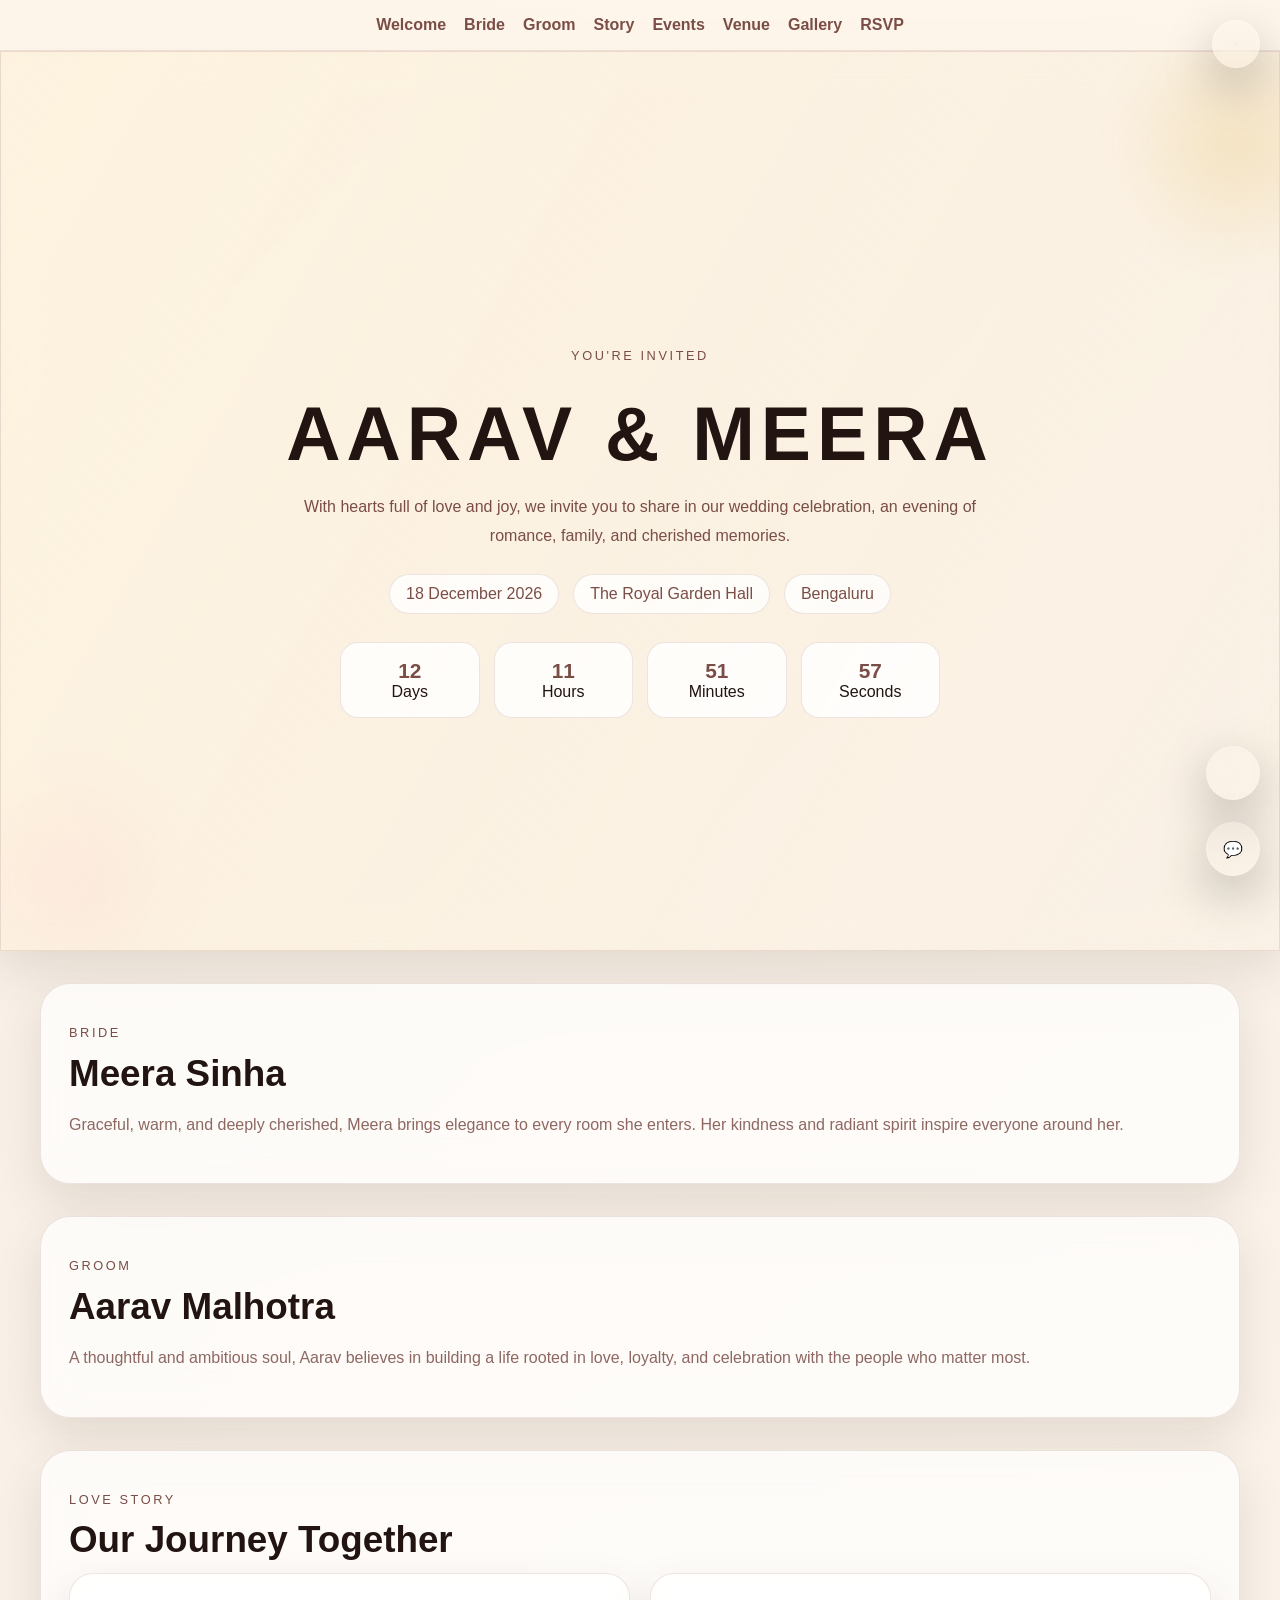
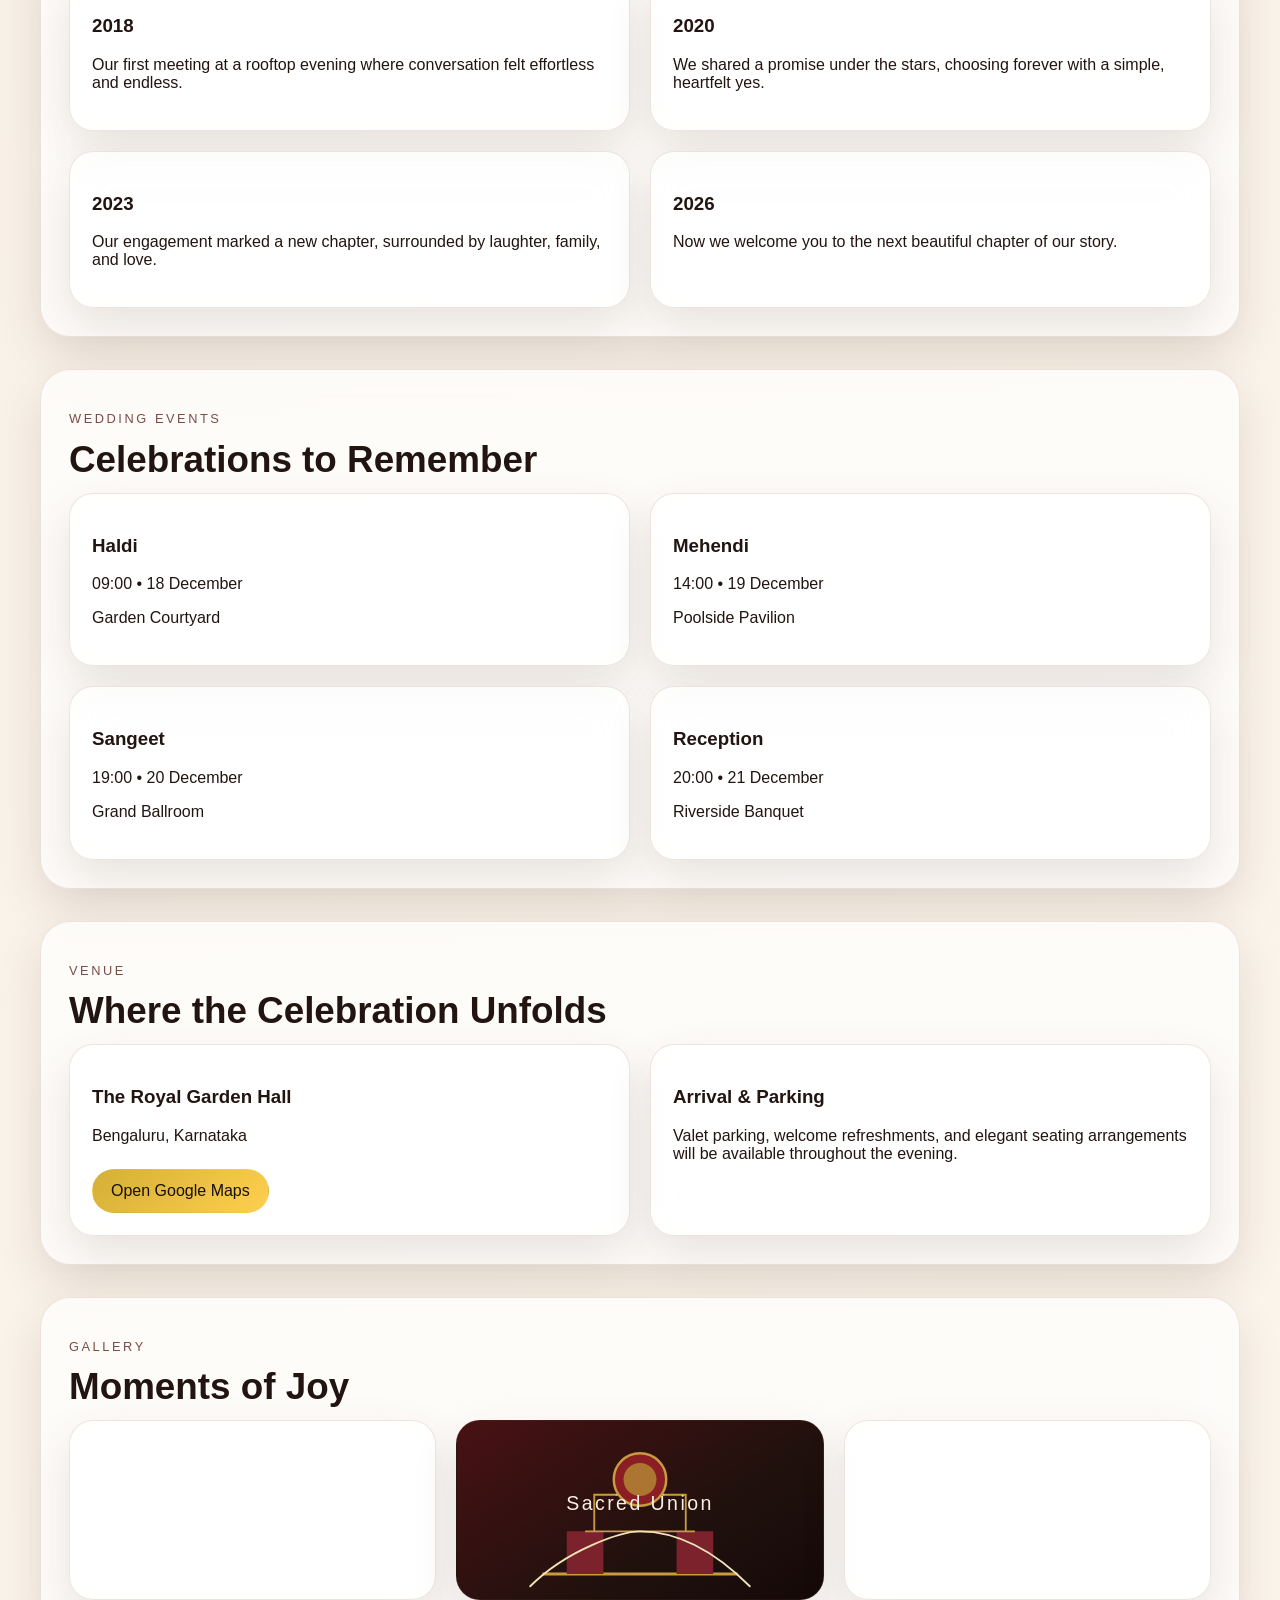
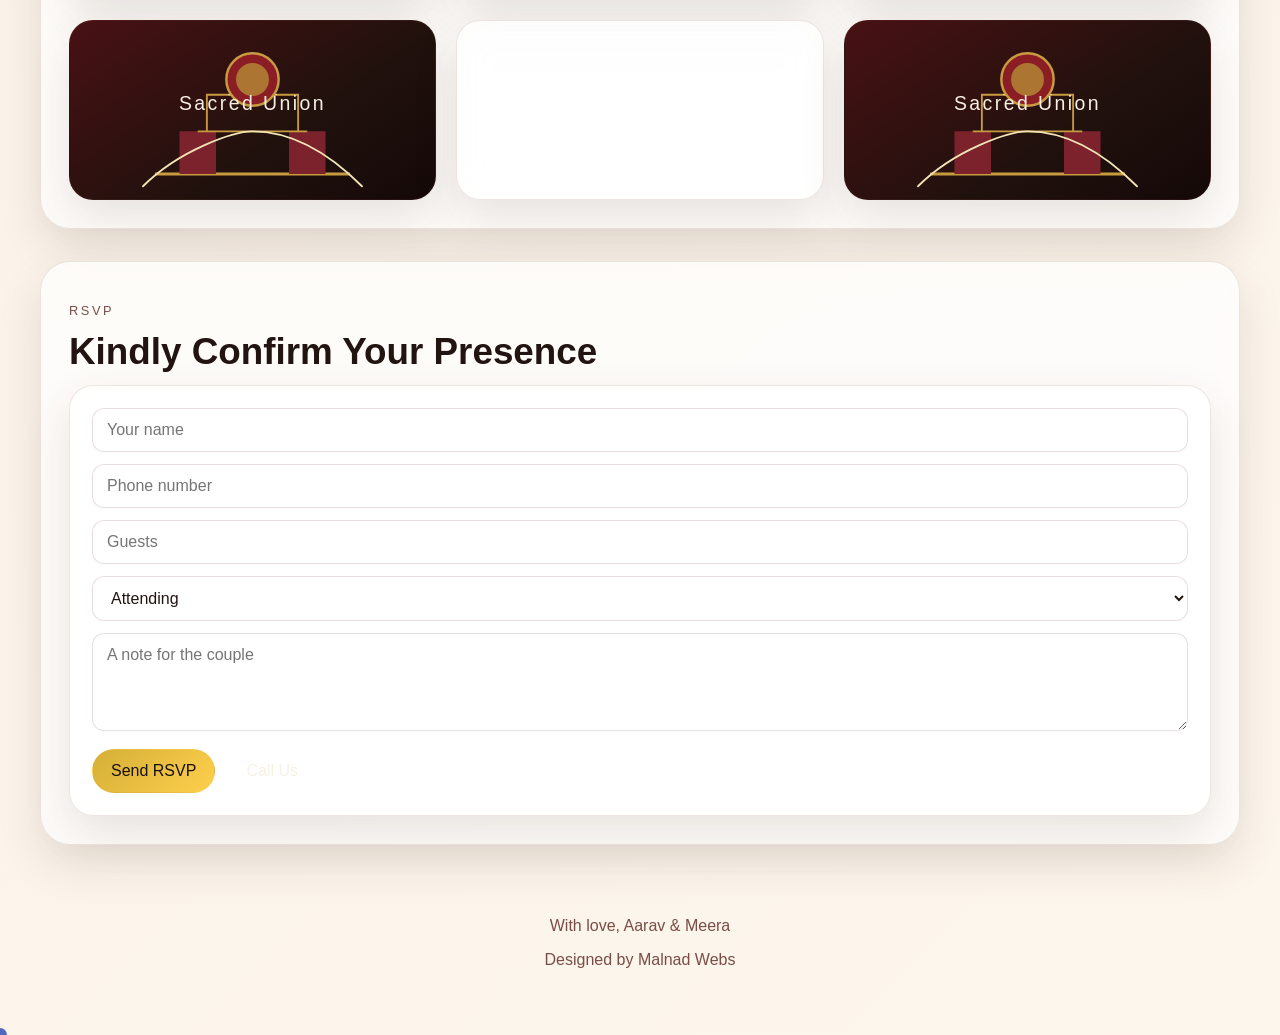
==== template2/index.html @ 926342ca "Add premium wedding invitation templates and shared assets" ====
<!DOCTYPE html>
<html lang="en">
  <head>
    <meta charset="UTF-8" />
    <meta name="viewport" content="width=device-width, initial-scale=1.0" />
    <meta name="description" content="Premium luxury royal floral wedding invitation experience." />
    <meta property="og:title" content="Aarav & Meera | Wedding Invitation" />
    <meta property="og:description" content="A luxury wedding invitation experience with elegance and timeless romance." />
    <meta property="twitter:card" content="summary_large_image" />
    <link rel="icon" href="../assets/images/favicon.svg" type="image/svg+xml" />
    <link rel="stylesheet" href="../assets/css/base.css" />
    <link rel="stylesheet" href="../assets/css/template1.css" />
    <title>Aarav & Meera | Wedding Invitation</title>
  </head>
  <body class="template1">
    <div class="loader" aria-hidden="true">
      <div class="loader-ring"></div>
    </div>

    <div class="scroll-progress"></div>

    <nav class="nav-bar" aria-label="Main navigation">
      <ul>
        <li><a href="#welcome">Welcome</a></li>
        <li><a href="#bride">Bride</a></li>
        <li><a href="#groom">Groom</a></li>
        <li><a href="#story">Story</a></li>
        <li><a href="#events">Events</a></li>
        <li><a href="#venue">Venue</a></li>
        <li><a href="#gallery">Gallery</a></li>
        <li><a href="#rsvp">RSVP</a></li>
      </ul>
    </nav>

    <button class="theme-toggle" aria-label="Toggle theme">☀</button>
    <button class="floating-player" aria-label="Play music">♩</button>
    <button class="floating-action" aria-label="WhatsApp">💬</button>

    <header class="hero-shell" id="welcome">
      <div class="hero-content reveal">
        <p class="section-title">You're Invited</p>
        <h1>Aarav & Meera</h1>
        <p>With hearts full of love and joy, we invite you to share in our wedding celebration, an evening of romance, family, and cherished memories.</p>
        <div class="hero-badges">
          <span class="hero-badge">18 December 2026</span>
          <span class="hero-badge">The Royal Garden Hall</span>
          <span class="hero-badge">Bengaluru</span>
        </div>
        <div class="countdown-row" aria-label="Countdown">
          <div class="countdown-pill"><strong data-countdown>00</strong><span>Days</span></div>
          <div class="countdown-pill"><strong data-countdown>00</strong><span>Hours</span></div>
          <div class="countdown-pill"><strong data-countdown>00</strong><span>Minutes</span></div>
          <div class="countdown-pill"><strong data-countdown>00</strong><span>Seconds</span></div>
        </div>
      </div>
    </header>

    <main>
      <section class="section-shell reveal" id="bride">
        <p class="section-title">Bride</p>
        <h2>Meera Sinha</h2>
        <p class="intro-text">Graceful, warm, and deeply cherished, Meera brings elegance to every room she enters. Her kindness and radiant spirit inspire everyone around her.</p>
      </section>

      <section class="section-shell reveal-left" id="groom">
        <p class="section-title">Groom</p>
        <h2>Aarav Malhotra</h2>
        <p class="intro-text">A thoughtful and ambitious soul, Aarav believes in building a life rooted in love, loyalty, and celebration with the people who matter most.</p>
      </section>

      <section class="section-shell reveal" id="story">
        <p class="section-title">Love Story</p>
        <h2>Our Journey Together</h2>
        <div class="timeline-grid">
          <article class="timeline-card">
            <h3>2018</h3>
            <p>Our first meeting at a rooftop evening where conversation felt effortless and endless.</p>
          </article>
          <article class="timeline-card">
            <h3>2020</h3>
            <p>We shared a promise under the stars, choosing forever with a simple, heartfelt yes.</p>
          </article>
          <article class="timeline-card">
            <h3>2023</h3>
            <p>Our engagement marked a new chapter, surrounded by laughter, family, and love.</p>
          </article>
          <article class="timeline-card">
            <h3>2026</h3>
            <p>Now we welcome you to the next beautiful chapter of our story.</p>
          </article>
        </div>
      </section>

      <section class="section-shell reveal" id="events">
        <p class="section-title">Wedding Events</p>
        <h2>Celebrations to Remember</h2>
        <div class="events-grid">
          <article class="event-card">
            <h3>Haldi</h3>
            <p>09:00 • 18 December</p>
            <p>Garden Courtyard</p>
          </article>
          <article class="event-card">
            <h3>Mehendi</h3>
            <p>14:00 • 19 December</p>
            <p>Poolside Pavilion</p>
          </article>
          <article class="event-card">
            <h3>Sangeet</h3>
            <p>19:00 • 20 December</p>
            <p>Grand Ballroom</p>
          </article>
          <article class="event-card">
            <h3>Reception</h3>
            <p>20:00 • 21 December</p>
            <p>Riverside Banquet</p>
          </article>
        </div>
      </section>

      <section class="section-shell reveal" id="venue">
        <p class="section-title">Venue</p>
        <h2>Where the Celebration Unfolds</h2>
        <div class="venue-grid">
          <article class="venue-card">
            <h3>The Royal Garden Hall</h3>
            <p>Bengaluru, Karnataka</p>
            <a class="btn btn-primary" href="https://www.google.com/maps" target="_blank" rel="noreferrer">Open Google Maps</a>
          </article>
          <article class="venue-card">
            <h3>Arrival & Parking</h3>
            <p>Valet parking, welcome refreshments, and elegant seating arrangements will be available throughout the evening.</p>
          </article>
        </div>
      </section>

      <section class="section-shell reveal" id="gallery">
        <p class="section-title">Gallery</p>
        <h2>Moments of Joy</h2>
        <div class="gallery-grid">
          <div class="gallery-card" style="background-image:url('../assets/images/royal-hero.svg')"></div>
          <div class="gallery-card" style="background-image:url('../assets/images/temple-hero.svg')"></div>
          <div class="gallery-card" style="background-image:url('../assets/images/royal-hero.svg')"></div>
          <div class="gallery-card" style="background-image:url('../assets/images/temple-hero.svg')"></div>
          <div class="gallery-card" style="background-image:url('../assets/images/royal-hero.svg')"></div>
          <div class="gallery-card" style="background-image:url('../assets/images/temple-hero.svg')"></div>
        </div>
      </section>

      <section class="section-shell reveal" id="rsvp">
        <p class="section-title">RSVP</p>
        <h2>Kindly Confirm Your Presence</h2>
        <div class="form-card">
          <form>
            <div class="form-grid">
              <input type="text" name="name" placeholder="Your name" aria-label="Your name" required />
              <input type="tel" name="phone" placeholder="Phone number" aria-label="Phone number" />
              <input type="number" name="guests" placeholder="Guests" aria-label="Guests" min="1" />
              <select name="attendance" aria-label="Attendance">
                <option value="Attending">Attending</option>
                <option value="Declining">Declining</option>
              </select>
              <textarea name="message" rows="4" placeholder="A note for the couple"></textarea>
            </div>
            <div class="form-actions">
              <button class="btn btn-primary" type="submit">Send RSVP</button>
              <a class="btn btn-secondary" href="tel:+919876543210">Call Us</a>
            </div>
          </form>
        </div>
      </section>

    </main>

    <footer class="footer-shell">
      <p>With love, Aarav & Meera</p>
      <p style="margin-top: 8px;">
        <a href="https://malnadwebs.netlify.app" target="_blank" rel="noreferrer">Designed by Malnad Webs</a>
      </p>
    </footer>

    <button class="scroll-to-top" aria-label="Scroll to top">↑</button>

    <script src="../assets/js/shared.js"></script>
  </body>
</html>
---- assets/css/base.css ----
:root {
  color-scheme: dark;
  --bg: #07070b;
  --surface: rgba(255, 255, 255, 0.08);
  --surface-strong: rgba(255, 255, 255, 0.14);
  --border: rgba(255, 255, 255, 0.18);
  --text: #f7f0e5;
  --muted: #cbbca7;
  --accent: #d4af37;
  --accent-strong: #ffcf4d;
  --shadow: 0 18px 50px rgba(0, 0, 0, 0.26);
  --radius: 24px;
  --max-width: 1200px;
}

* {
  box-sizing: border-box;
}

html {
  scroll-behavior: smooth;
}

body {
  margin: 0;
  font-family: "Segoe UI", Tahoma, Geneva, Verdana, sans-serif;
  background: var(--bg);
  color: var(--text);
  min-height: 100vh;
  overflow-x: hidden;
}

body.theme-light {
  color-scheme: light;
  --bg: #f8f2eb;
  --surface: rgba(255, 255, 255, 0.78);
  --surface-strong: rgba(255, 255, 255, 0.94);
  --border: rgba(26, 16, 10, 0.12);
  --text: #23140d;
  --muted: #77644f;
  --accent: #b8892e;
  --accent-strong: #8a5f1f;
  --shadow: 0 20px 60px rgba(26, 16, 10, 0.14);
}

img {
  display: block;
  width: 100%;
}

a {
  color: inherit;
  text-decoration: none;
}

button,
input,
select,
textarea {
  font: inherit;
}

.loader {
  position: fixed;
  inset: 0;
  background: radial-gradient(circle at top, rgba(212, 175, 55, 0.2), transparent 45%), var(--bg);
  display: grid;
  place-items: center;
  z-index: 9999;
  transition: opacity 0.6s ease, visibility 0.6s ease;
}

.loader.is-hidden {
  opacity: 0;
  visibility: hidden;
  pointer-events: none;
}

.loader-ring {
  width: 76px;
  height: 76px;
  border: 3px solid rgba(255,255,255,0.16);
  border-top-color: var(--accent);
  border-radius: 50%;
  animation: spin 1s linear infinite;
}

.scroll-progress {
  position: fixed;
  inset: 0 0 auto 0;
  height: 3px;
  background: linear-gradient(90deg, var(--accent), var(--accent-strong));
  transform-origin: left;
  transform: scaleX(0);
  z-index: 1000;
}

.theme-toggle,
.scroll-to-top,
.floating-player,
.floating-action {
  border: 1px solid var(--border);
  background: var(--surface);
  color: var(--text);
  backdrop-filter: blur(16px);
  box-shadow: var(--shadow);
}

.theme-toggle {
  position: fixed;
  top: 20px;
  right: 20px;
  z-index: 120;
  width: 48px;
  height: 48px;
  border-radius: 50%;
  display: grid;
  place-items: center;
  cursor: pointer;
}

.scroll-to-top {
  position: fixed;
  bottom: 24px;
  right: 24px;
  z-index: 120;
  width: 50px;
  height: 50px;
  border-radius: 50%;
  display: grid;
  place-items: center;
  cursor: pointer;
  opacity: 0;
  visibility: hidden;
  transform: translateY(10px);
  transition: opacity 0.3s ease, visibility 0.3s ease, transform 0.3s ease;
}

.scroll-to-top.is-visible {
  opacity: 1;
  visibility: visible;
  transform: translateY(0);
}

.landing-page {
  display: grid;
  place-items: center;
  padding: 32px 18px 80px;
}

.landing-shell {
  width: min(100%, 1120px);
}

.landing-hero {
  text-align: center;
  padding: 48px 24px;
  border: 1px solid var(--border);
  border-radius: 32px;
  background: linear-gradient(145deg, rgba(255,255,255,0.18), rgba(255,255,255,0.08));
  backdrop-filter: blur(18px);
  box-shadow: var(--shadow);
}

.eyebrow {
  text-transform: uppercase;
  letter-spacing: 0.3em;
  font-size: 0.8rem;
  color: var(--accent-strong);
  margin-bottom: 12px;
}

.landing-hero h1 {
  font-size: clamp(2rem, 5vw, 3.3rem);
  margin: 0 0 16px;
}

.hero-copy {
  max-width: 720px;
  margin: 0 auto 34px;
  color: var(--muted);
  line-height: 1.7;
}

.template-grid {
  display: grid;
  gap: 24px;
  grid-template-columns: repeat(2, minmax(0, 1fr));
}

.template-card {
  background: var(--surface-strong);
  padding: 20px;
  border-radius: 24px;
  border: 1px solid var(--border);
  box-shadow: var(--shadow);
  transition: transform 0.35s ease, box-shadow 0.35s ease;
}

.template-card:hover {
  transform: translateY(-6px);
  box-shadow: 0 24px 50px rgba(0, 0, 0, 0.2);
}

.template-card__image {
  height: 230px;
  border-radius: 18px;
  margin-bottom: 16px;
  background-size: cover;
  background-position: center;
}

.template-card__image--royal {
  background-image: linear-gradient(135deg, rgba(20, 11, 3, 0.2), rgba(212, 175, 55, 0.25)), url("../images/royal-hero.svg");
}

.template-card__image--temple {
  background-image: linear-gradient(135deg, rgba(99, 16, 16, 0.55), rgba(212, 175, 55, 0.24)), url("../images/temple-hero.svg");
}

.btn {
  display: inline-flex;
  align-items: center;
  justify-content: center;
  gap: 8px;
  padding: 12px 18px;
  border-radius: 999px;
  border: 1px solid transparent;
  transition: transform 0.25s ease, box-shadow 0.25s ease, background 0.25s ease;
  margin-top: 8px;
}

.btn:hover {
  transform: translateY(-2px);
  box-shadow: 0 16px 32px rgba(0, 0, 0, 0.18);
}

.btn-primary {
  background: linear-gradient(135deg, var(--accent), var(--accent-strong));
  color: #17100b;
}

.btn-secondary {
  background: rgba(255,255,255,0.14);
  color: var(--text);
  border-color: rgba(255,255,255,0.14);
}

.reveal {
  opacity: 0;
  transform: translateY(32px);
  transition: opacity 0.8s ease, transform 0.8s ease;
}

.reveal.is-visible {
  opacity: 1;
  transform: translateY(0);
}

.reveal-left {
  opacity: 0;
  transform: translateX(-20px);
  transition: opacity 0.8s ease, transform 0.8s ease;
}

.reveal-left.is-visible {
  opacity: 1;
  transform: translateX(0);
}

.reveal-zoom {
  opacity: 0;
  transform: scale(0.96);
  transition: opacity 0.8s ease, transform 0.8s ease;
}

.reveal-zoom.is-visible {
  opacity: 1;
  transform: scale(1);
}

@keyframes spin {
  to { transform: rotate(360deg); }
}

@media (max-width: 760px) {
  .template-grid {
    grid-template-columns: 1fr;
  }

  .landing-hero {
    padding: 24px 16px;
  }
}
---- assets/css/template1.css ----
:root {
  --royal-cream: #fff8ec;
  --rose-gold: #c79864;
  --gold: #e2b65a;
  --deep-rose: #7a4d47;
  --ink: #221411;
}

body.template1 {
  background: linear-gradient(135deg, #f7efe6 0%, #fdf6ec 100%);
  color: var(--ink);
}

body.template1 .section-shell,
body.template1 .hero-shell,
body.template1 .glass-card,
body.template1 .timeline-card,
body.template1 .event-card,
body.template1 .venue-card,
body.template1 .family-card,
body.template1 .gallery-card,
body.template1 .form-card,
body.template1 .gift-card,
body.template1 .contact-card {
  background: rgba(255, 255, 255, 0.72);
  border: 1px solid rgba(126, 75, 61, 0.14);
  backdrop-filter: blur(18px);
  box-shadow: 0 18px 45px rgba(65, 42, 30, 0.12);
}

body.template1 .hero-shell {
  position: relative;
  min-height: 100vh;
  display: grid;
  align-items: center;
  padding: 100px 20px 40px;
  overflow: hidden;
  background: linear-gradient(120deg, rgba(255,243,220,0.76), rgba(255,240,221,0.2)), url('../images/royal-hero.svg') center/cover no-repeat;
}

body.template1 .hero-shell::before,
body.template1 .hero-shell::after {
  content: "";
  position: absolute;
  inset: auto;
  border-radius: 50%;
  filter: blur(20px);
  opacity: 0.26;
}

body.template1 .hero-shell::before {
  width: 260px;
  height: 260px;
  background: radial-gradient(circle, var(--gold), transparent 68%);
  top: -40px;
  right: -90px;
}

body.template1 .hero-shell::after {
  width: 300px;
  height: 300px;
  background: radial-gradient(circle, rgba(255, 182, 193, 0.55), transparent 60%);
  bottom: -80px;
  left: -80px;
}

body.template1 .hero-content {
  position: relative;
  z-index: 1;
  max-width: var(--max-width);
  margin: 0 auto;
  text-align: center;
}

body.template1 .hero-content h1 {
  font-size: clamp(2.5rem, 7vw, 4.7rem);
  margin: 16px 0;
  letter-spacing: 0.08em;
  text-transform: uppercase;
}

body.template1 .hero-content p {
  max-width: 720px;
  margin: 0 auto 24px;
  color: var(--deep-rose);
  line-height: 1.8;
}

body.template1 .hero-badges {
  display: flex;
  justify-content: center;
  flex-wrap: wrap;
  gap: 14px;
  margin-top: 24px;
}

body.template1 .hero-badge {
  padding: 10px 16px;
  border-radius: 999px;
  background: rgba(255,255,255,0.78);
  border: 1px solid rgba(122,77,71,0.14);
  color: var(--deep-rose);
}

body.template1 .countdown-row {
  display: grid;
  grid-template-columns: repeat(4, minmax(0, 1fr));
  gap: 14px;
  max-width: 600px;
  margin: 28px auto 0;
}

body.template1 .countdown-pill {
  padding: 16px 10px;
  border-radius: 18px;
  background: rgba(255,255,255,0.82);
  border: 1px solid rgba(122,77,71,0.14);
}

body.template1 .countdown-pill strong {
  display: block;
  font-size: 1.3rem;
  color: var(--deep-rose);
}

body.template1 .timeline-grid,
body.template1 .events-grid,
body.template1 .venue-grid,
body.template1 .family-grid,
body.template1 .gallery-grid,
body.template1 .contact-grid {
  display: grid;
  gap: 20px;
}

body.template1 .timeline-grid,
body.template1 .events-grid,
body.template1 .venue-grid,
body.template1 .contact-grid {
  grid-template-columns: repeat(2, minmax(0, 1fr));
}

body.template1 .gallery-grid {
  grid-template-columns: repeat(3, minmax(0, 1fr));
}

body.template1 .event-card,
body.template1 .venue-card,
body.template1 .timeline-card,
body.template1 .family-card,
body.template1 .gallery-card,
body.template1 .gift-card,
body.template1 .contact-card,
body.template1 .form-card {
  padding: 22px;
  border-radius: 24px;
}

body.template1 .gallery-card {
  min-height: 180px;
  background-size: cover;
  background-position: center;
}

body.template1 .floating-player,
body.template1 .floating-action {
  position: fixed;
  right: 20px;
  z-index: 100;
  border-radius: 999px;
  width: 54px;
  height: 54px;
  display: grid;
  place-items: center;
  cursor: pointer;
}

body.template1 .floating-player { bottom: 100px; }
body.template1 .floating-action { bottom: 24px; }

body.template1 .nav-bar {
  position: sticky;
  top: 0;
  z-index: 50;
  display: flex;
  justify-content: center;
  padding: 16px 18px;
  backdrop-filter: blur(20px);
  background: rgba(255,247,235,0.76);
  border-bottom: 1px solid rgba(122,77,71,0.12);
}

body.template1 .nav-bar ul {
  display: flex;
  gap: 18px;
  list-style: none;
  padding: 0;
  margin: 0;
  flex-wrap: wrap;
}

body.template1 .nav-bar a {
  color: var(--deep-rose);
  font-weight: 600;
}

body.template1 .section-shell {
  max-width: var(--max-width);
  margin: 32px auto;
  padding: 28px;
  border-radius: 30px;
}

body.template1 .section-title {
  color: var(--deep-rose);
  text-transform: uppercase;
  letter-spacing: 0.2em;
  font-size: 0.8rem;
}

body.template1 .section-shell h2 {
  font-size: clamp(1.6rem, 3.2vw, 2.3rem);
  margin: 8px 0 12px;
}

body.template1 .intro-text,
body.template1 .muted {
  color: var(--deep-rose);
  opacity: 0.85;
  line-height: 1.8;
}

body.template1 .form-grid {
  display: grid;
  gap: 12px;
}

body.template1 .form-grid input,
body.template1 .form-grid select,
body.template1 .form-grid textarea {
  width: 100%;
  border: 1px solid rgba(122,77,71,0.18);
  border-radius: 12px;
  padding: 12px 14px;
  background: rgba(255,255,255,0.9);
  color: var(--ink);
}

body.template1 .form-actions {
  display: flex;
  gap: 12px;
  flex-wrap: wrap;
  margin-top: 10px;
}

body.template1 .qr-box {
  width: min(240px, 100%);
  aspect-ratio: 1;
  border-radius: 22px;
  background: linear-gradient(135deg, #fff, #f2e7d0);
  display: grid;
  place-items: center;
  padding: 18px;
  margin-top: 18px;
}

body.template1 .qr-box svg {
  width: 100%;
  height: 100%;
}

body.template1 .footer-shell {
  text-align: center;
  padding: 24px 18px 50px;
  color: var(--deep-rose);
}

@media (max-width: 900px) {
  body.template1 .timeline-grid,
  body.template1 .events-grid,
  body.template1 .venue-grid,
  body.template1 .contact-grid,
  body.template1 .gallery-grid {
    grid-template-columns: 1fr;
  }

  body.template1 .countdown-row {
    grid-template-columns: repeat(2, minmax(0, 1fr));
  }
}

@media (max-width: 600px) {
  body.template1 .section-shell {
    padding: 18px;
  }

  body.template1 .countdown-row {
    grid-template-columns: 1fr 1fr;
  }
}
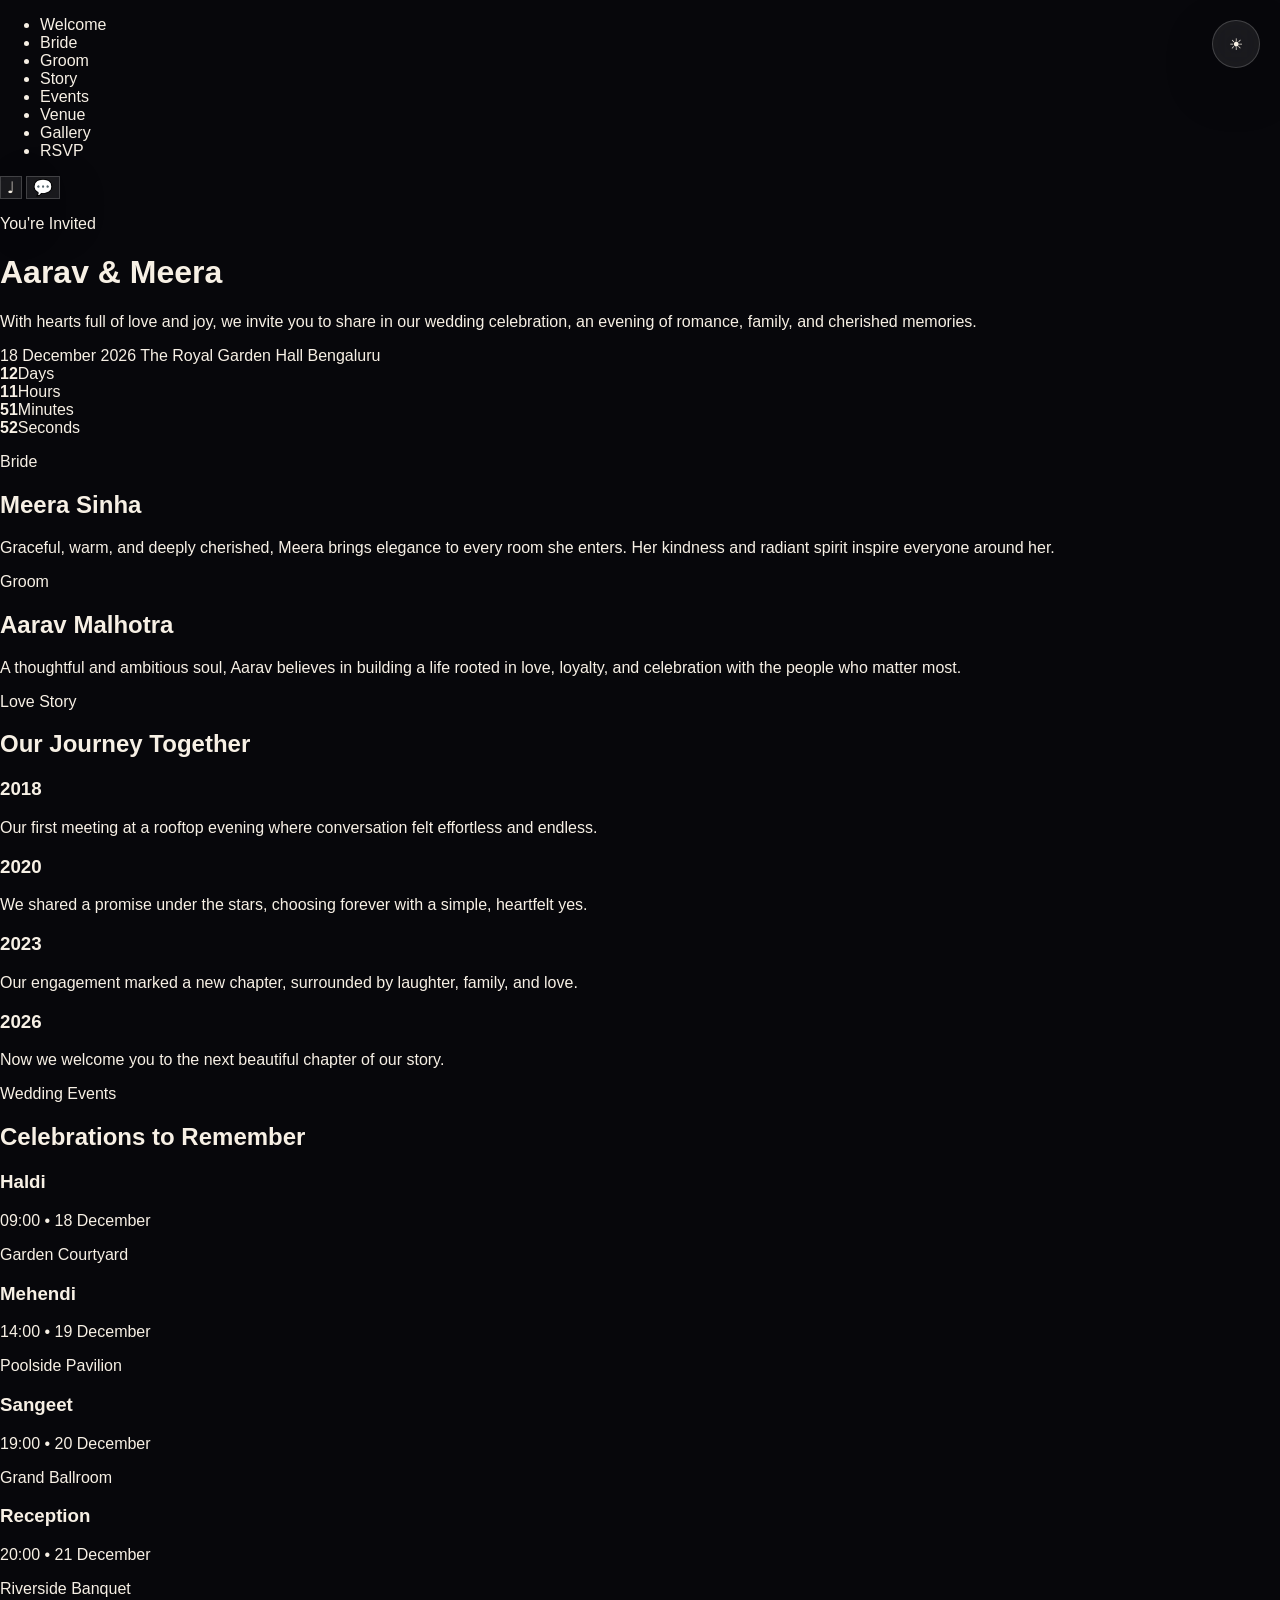
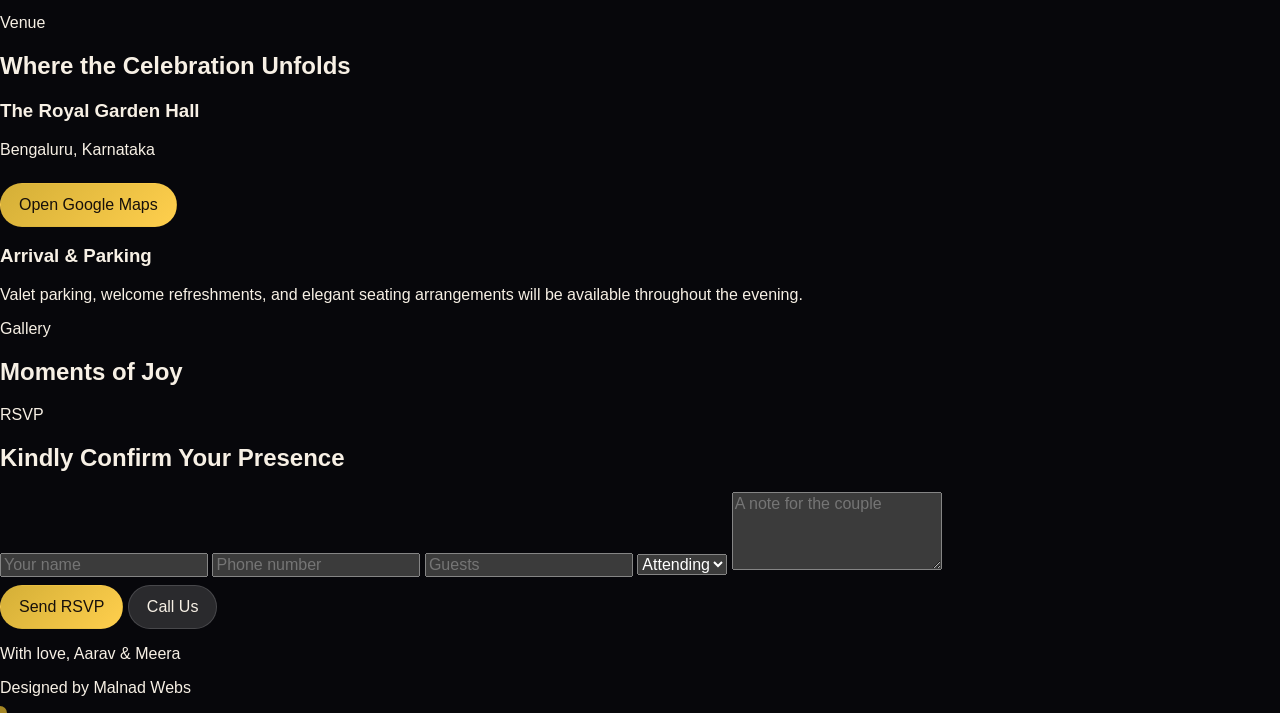
==== commit 48d501f4: "Remove duplicate Pages workflow and finalize template2 deployment" ====
--- a/template2/index.html
+++ b/template2/index.html
@@ -9,10 +9,10 @@
     <meta property="twitter:card" content="summary_large_image" />
     <link rel="icon" href="../assets/images/favicon.svg" type="image/svg+xml" />
     <link rel="stylesheet" href="../assets/css/base.css" />
-    <link rel="stylesheet" href="../assets/css/template1.css" />
+    <link rel="stylesheet" href="../assets/css/template2.css" />
     <title>Aarav & Meera | Wedding Invitation</title>
   </head>
-  <body class="template1">
+  <body class="template2">
     <div class="loader" aria-hidden="true">
       <div class="loader-ring"></div>
     </div>
--- a/assets/css/template2.css
+++ b/assets/css/template2.css
@@ -0,0 +1,300 @@
+:root {
+  --royal-cream: #fff8ec;
+  --rose-gold: #c79864;
+  --gold: #e2b65a;
+  --deep-rose: #7a4d47;
+  --ink: #221411;
+}
+
+body.template1 {
+  background: linear-gradient(135deg, #f7efe6 0%, #fdf6ec 100%);
+  color: var(--ink);
+}
+
+body.template1 .section-shell,
+body.template1 .hero-shell,
+body.template1 .glass-card,
+body.template1 .timeline-card,
+body.template1 .event-card,
+body.template1 .venue-card,
+body.template1 .family-card,
+body.template1 .gallery-card,
+body.template1 .form-card,
+body.template1 .gift-card,
+body.template1 .contact-card {
+  background: rgba(255, 255, 255, 0.72);
+  border: 1px solid rgba(126, 75, 61, 0.14);
+  backdrop-filter: blur(18px);
+  box-shadow: 0 18px 45px rgba(65, 42, 30, 0.12);
+}
+
+body.template1 .hero-shell {
+  position: relative;
+  min-height: 100vh;
+  display: grid;
+  align-items: center;
+  padding: 100px 20px 40px;
+  overflow: hidden;
+  background: linear-gradient(120deg, rgba(255,243,220,0.76), rgba(255,240,221,0.2)), url('../images/royal-hero.svg') center/cover no-repeat;
+}
+
+body.template1 .hero-shell::before,
+body.template1 .hero-shell::after {
+  content: "";
+  position: absolute;
+  inset: auto;
+  border-radius: 50%;
+  filter: blur(20px);
+  opacity: 0.26;
+}
+
+body.template1 .hero-shell::before {
+  width: 260px;
+  height: 260px;
+  background: radial-gradient(circle, var(--gold), transparent 68%);
+  top: -40px;
+  right: -90px;
+}
+
+body.template1 .hero-shell::after {
+  width: 300px;
+  height: 300px;
+  background: radial-gradient(circle, rgba(255, 182, 193, 0.55), transparent 60%);
+  bottom: -80px;
+  left: -80px;
+}
+
+body.template1 .hero-content {
+  position: relative;
+  z-index: 1;
+  max-width: var(--max-width);
+  margin: 0 auto;
+  text-align: center;
+}
+
+body.template1 .hero-content h1 {
+  font-size: clamp(2.5rem, 7vw, 4.7rem);
+  margin: 16px 0;
+  letter-spacing: 0.08em;
+  text-transform: uppercase;
+}
+
+body.template1 .hero-content p {
+  max-width: 720px;
+  margin: 0 auto 24px;
+  color: var(--deep-rose);
+  line-height: 1.8;
+}
+
+body.template1 .hero-badges {
+  display: flex;
+  justify-content: center;
+  flex-wrap: wrap;
+  gap: 14px;
+  margin-top: 24px;
+}
+
+body.template1 .hero-badge {
+  padding: 10px 16px;
+  border-radius: 999px;
+  background: rgba(255,255,255,0.78);
+  border: 1px solid rgba(122,77,71,0.14);
+  color: var(--deep-rose);
+}
+
+body.template1 .countdown-row {
+  display: grid;
+  grid-template-columns: repeat(4, minmax(0, 1fr));
+  gap: 14px;
+  max-width: 600px;
+  margin: 28px auto 0;
+}
+
+body.template1 .countdown-pill {
+  padding: 16px 10px;
+  border-radius: 18px;
+  background: rgba(255,255,255,0.82);
+  border: 1px solid rgba(122,77,71,0.14);
+}
+
+body.template1 .countdown-pill strong {
+  display: block;
+  font-size: 1.3rem;
+  color: var(--deep-rose);
+}
+
+body.template1 .timeline-grid,
+body.template1 .events-grid,
+body.template1 .venue-grid,
+body.template1 .family-grid,
+body.template1 .gallery-grid,
+body.template1 .contact-grid {
+  display: grid;
+  gap: 20px;
+}
+
+body.template1 .timeline-grid,
+body.template1 .events-grid,
+body.template1 .venue-grid,
+body.template1 .contact-grid {
+  grid-template-columns: repeat(2, minmax(0, 1fr));
+}
+
+body.template1 .gallery-grid {
+  grid-template-columns: repeat(3, minmax(0, 1fr));
+}
+
+body.template1 .event-card,
+body.template1 .venue-card,
+body.template1 .timeline-card,
+body.template1 .family-card,
+body.template1 .gallery-card,
+body.template1 .gift-card,
+body.template1 .contact-card,
+body.template1 .form-card {
+  padding: 22px;
+  border-radius: 24px;
+}
+
+body.template1 .gallery-card {
+  min-height: 180px;
+  background-size: cover;
+  background-position: center;
+}
+
+body.template1 .floating-player,
+body.template1 .floating-action {
+  position: fixed;
+  right: 20px;
+  z-index: 100;
+  border-radius: 999px;
+  width: 54px;
+  height: 54px;
+  display: grid;
+  place-items: center;
+  cursor: pointer;
+}
+
+body.template1 .floating-player { bottom: 100px; }
+body.template1 .floating-action { bottom: 24px; }
+
+body.template1 .nav-bar {
+  position: sticky;
+  top: 0;
+  z-index: 50;
+  display: flex;
+  justify-content: center;
+  padding: 16px 18px;
+  backdrop-filter: blur(20px);
+  background: rgba(255,247,235,0.76);
+  border-bottom: 1px solid rgba(122,77,71,0.12);
+}
+
+body.template1 .nav-bar ul {
+  display: flex;
+  gap: 18px;
+  list-style: none;
+  padding: 0;
+  margin: 0;
+  flex-wrap: wrap;
+}
+
+body.template1 .nav-bar a {
+  color: var(--deep-rose);
+  font-weight: 600;
+}
+
+body.template1 .section-shell {
+  max-width: var(--max-width);
+  margin: 32px auto;
+  padding: 28px;
+  border-radius: 30px;
+}
+
+body.template1 .section-title {
+  color: var(--deep-rose);
+  text-transform: uppercase;
+  letter-spacing: 0.2em;
+  font-size: 0.8rem;
+}
+
+body.template1 .section-shell h2 {
+  font-size: clamp(1.6rem, 3.2vw, 2.3rem);
+  margin: 8px 0 12px;
+}
+
+body.template1 .intro-text,
+body.template1 .muted {
+  color: var(--deep-rose);
+  opacity: 0.85;
+  line-height: 1.8;
+}
+
+body.template1 .form-grid {
+  display: grid;
+  gap: 12px;
+}
+
+body.template1 .form-grid input,
+body.template1 .form-grid select,
+body.template1 .form-grid textarea {
+  width: 100%;
+  border: 1px solid rgba(122,77,71,0.18);
+  border-radius: 12px;
+  padding: 12px 14px;
+  background: rgba(255,255,255,0.9);
+  color: var(--ink);
+}
+
+body.template1 .form-actions {
+  display: flex;
+  gap: 12px;
+  flex-wrap: wrap;
+  margin-top: 10px;
+}
+
+body.template1 .qr-box {
+  width: min(240px, 100%);
+  aspect-ratio: 1;
+  border-radius: 22px;
+  background: linear-gradient(135deg, #fff, #f2e7d0);
+  display: grid;
+  place-items: center;
+  padding: 18px;
+  margin-top: 18px;
+}
+
+body.template1 .qr-box svg {
+  width: 100%;
+  height: 100%;
+}
+
+body.template1 .footer-shell {
+  text-align: center;
+  padding: 24px 18px 50px;
+  color: var(--deep-rose);
+}
+
+@media (max-width: 900px) {
+  body.template1 .timeline-grid,
+  body.template1 .events-grid,
+  body.template1 .venue-grid,
+  body.template1 .contact-grid,
+  body.template1 .gallery-grid {
+    grid-template-columns: 1fr;
+  }
+
+  body.template1 .countdown-row {
+    grid-template-columns: repeat(2, minmax(0, 1fr));
+  }
+}
+
+@media (max-width: 600px) {
+  body.template1 .section-shell {
+    padding: 18px;
+  }
+
+  body.template1 .countdown-row {
+    grid-template-columns: 1fr 1fr;
+  }
+}
